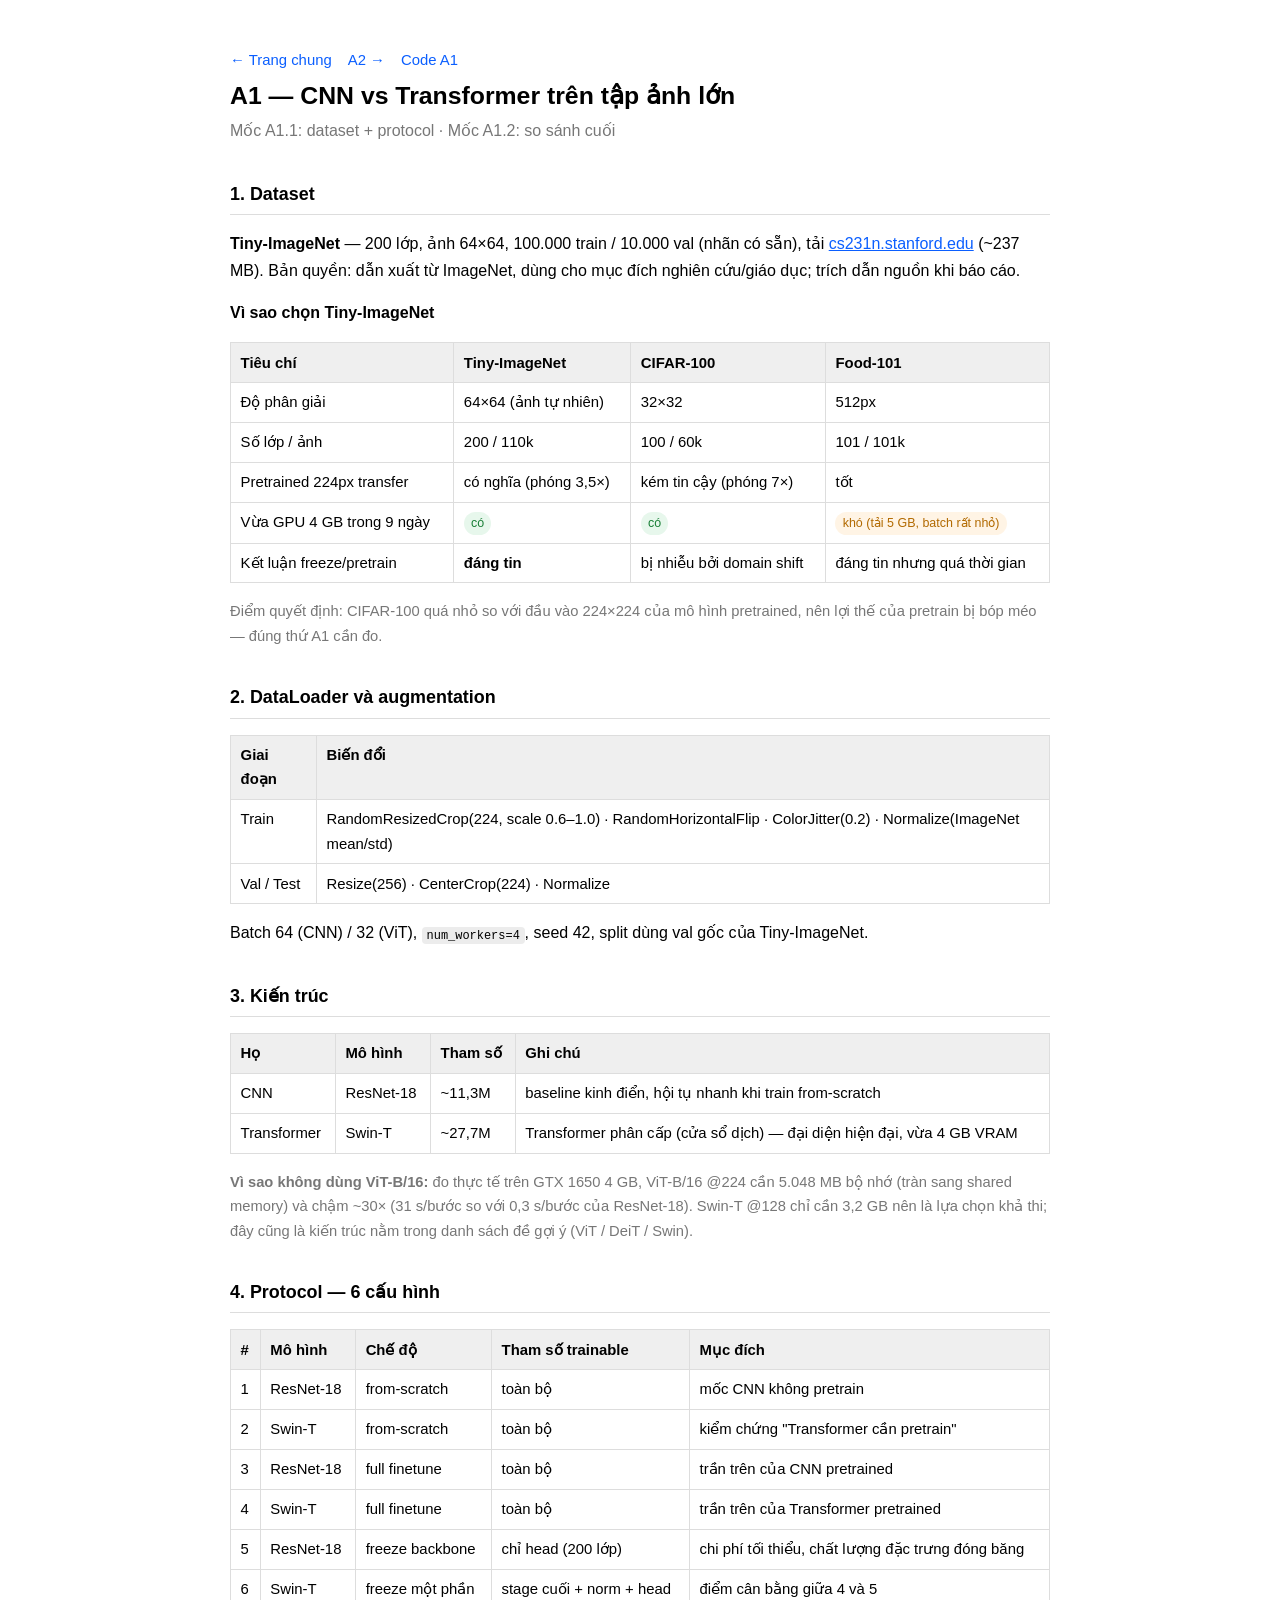
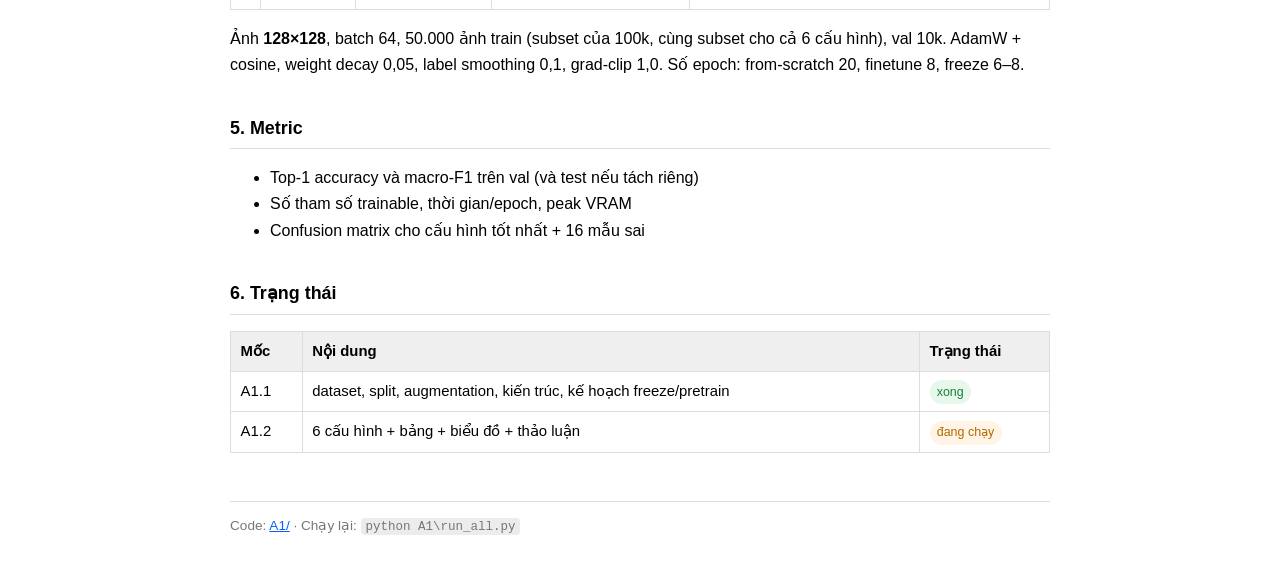
==== docs/a1.html @ 5c965011 "A1, A2: dựng pipeline CNN vs Transformer và segmentation A1 so ResNet-18 với Swin-T trên Tiny-ImageN" ====
<!DOCTYPE html>
<html lang="vi">
<head>
<meta charset="utf-8">
<meta name="viewport" content="width=device-width, initial-scale=1">
<title>A1 — CNN vs Transformer trên Tiny-ImageNet</title>
<link rel="stylesheet" href="style.css">
</head>
<body>
  <nav>
    <a href="index.html">← Trang chung</a>
    <a href="a2.html">A2 →</a>
    <a href="https://github.com/kinggiaan/co5085-e1-e3/tree/main/A1">Code A1</a>
  </nav>

  <h1>A1 — CNN vs Transformer trên tập ảnh lớn</h1>
  <p class="sub">Mốc A1.1: dataset + protocol · Mốc A1.2: so sánh cuối</p>

  <h2>1. Dataset</h2>
  <p><b>Tiny-ImageNet</b> — 200 lớp, ảnh 64×64, 100.000 train / 10.000 val (nhãn có sẵn),
  tải <a href="http://cs231n.stanford.edu/tiny-imagenet-200.zip">cs231n.stanford.edu</a> (~237 MB).
  Bản quyền: dẫn xuất từ ImageNet, dùng cho mục đích nghiên cứu/giáo dục; trích dẫn nguồn khi báo cáo.</p>

  <h3>Vì sao chọn Tiny-ImageNet</h3>
  <table>
    <tr><th>Tiêu chí</th><th>Tiny-ImageNet</th><th>CIFAR-100</th><th>Food-101</th></tr>
    <tr><td>Độ phân giải</td><td>64×64 (ảnh tự nhiên)</td><td>32×32</td><td>512px</td></tr>
    <tr><td>Số lớp / ảnh</td><td>200 / 110k</td><td>100 / 60k</td><td>101 / 101k</td></tr>
    <tr><td>Pretrained 224px transfer</td><td>có nghĩa (phóng 3,5×)</td><td>kém tin cậy (phóng 7×)</td><td>tốt</td></tr>
    <tr><td>Vừa GPU 4 GB trong 9 ngày</td><td><span class="tag done">có</span></td><td><span class="tag done">có</span></td><td><span class="tag warn">khó (tải 5 GB, batch rất nhỏ)</span></td></tr>
    <tr><td>Kết luận freeze/pretrain</td><td><b>đáng tin</b></td><td>bị nhiễu bởi domain shift</td><td>đáng tin nhưng quá thời gian</td></tr>
  </table>
  <p class="muted">Điểm quyết định: CIFAR-100 quá nhỏ so với đầu vào 224×224 của mô hình pretrained,
  nên lợi thế của pretrain bị bóp méo — đúng thứ A1 cần đo.</p>

  <h2>2. DataLoader và augmentation</h2>
  <table>
    <tr><th>Giai đoạn</th><th>Biến đổi</th></tr>
    <tr><td>Train</td><td>RandomResizedCrop(224, scale 0.6–1.0) · RandomHorizontalFlip · ColorJitter(0.2) · Normalize(ImageNet mean/std)</td></tr>
    <tr><td>Val / Test</td><td>Resize(256) · CenterCrop(224) · Normalize</td></tr>
  </table>
  <p>Batch 64 (CNN) / 32 (ViT), <code>num_workers=4</code>, seed 42, split dùng val gốc của Tiny-ImageNet.</p>

  <h2>3. Kiến trúc</h2>
  <table>
    <tr><th>Họ</th><th>Mô hình</th><th>Tham số</th><th>Ghi chú</th></tr>
    <tr><td>CNN</td><td>ResNet-18</td><td>~11,3M</td><td>baseline kinh điển, hội tụ nhanh khi train from-scratch</td></tr>
    <tr><td>Transformer</td><td>Swin-T</td><td>~27,7M</td><td>Transformer phân cấp (cửa sổ dịch) — đại diện hiện đại, vừa 4 GB VRAM</td></tr>
  </table>
  <p class="muted"><b>Vì sao không dùng ViT-B/16:</b> đo thực tế trên GTX 1650 4 GB, ViT-B/16 @224
  cần 5.048 MB bộ nhớ (tràn sang shared memory) và chậm ~30× (31 s/bước so với 0,3 s/bước của
  ResNet-18). Swin-T @128 chỉ cần 3,2 GB nên là lựa chọn khả thi; đây cũng là kiến trúc nằm trong
  danh sách đề gợi ý (ViT / DeiT / Swin).</p>

  <h2>4. Protocol — 6 cấu hình</h2>
  <table>
    <tr><th>#</th><th>Mô hình</th><th>Chế độ</th><th>Tham số trainable</th><th>Mục đích</th></tr>
    <tr><td>1</td><td>ResNet-18</td><td>from-scratch</td><td>toàn bộ</td><td>mốc CNN không pretrain</td></tr>
    <tr><td>2</td><td>Swin-T</td><td>from-scratch</td><td>toàn bộ</td><td>kiểm chứng "Transformer cần pretrain"</td></tr>
    <tr><td>3</td><td>ResNet-18</td><td>full finetune</td><td>toàn bộ</td><td>trần trên của CNN pretrained</td></tr>
    <tr><td>4</td><td>Swin-T</td><td>full finetune</td><td>toàn bộ</td><td>trần trên của Transformer pretrained</td></tr>
    <tr><td>5</td><td>ResNet-18</td><td>freeze backbone</td><td>chỉ head (200 lớp)</td><td>chi phí tối thiểu, chất lượng đặc trưng đóng băng</td></tr>
    <tr><td>6</td><td>Swin-T</td><td>freeze một phần</td><td>stage cuối + norm + head</td><td>điểm cân bằng giữa 4 và 5</td></tr>
  </table>
  <p>Ảnh <b>128×128</b>, batch 64, 50.000 ảnh train (subset của 100k, cùng subset cho cả 6 cấu hình),
  val 10k. AdamW + cosine, weight decay 0,05, label smoothing 0,1, grad-clip 1,0.
  Số epoch: from-scratch 20, finetune 8, freeze 6–8.</p>


  <h2>5. Metric</h2>
  <ul>
    <li>Top-1 accuracy và macro-F1 trên val (và test nếu tách riêng)</li>
    <li>Số tham số trainable, thời gian/epoch, peak VRAM</li>
    <li>Confusion matrix cho cấu hình tốt nhất + 16 mẫu sai</li>
  </ul>

  <h2>6. Trạng thái</h2>
  <table>
    <tr><th>Mốc</th><th>Nội dung</th><th>Trạng thái</th></tr>
    <tr><td>A1.1</td><td>dataset, split, augmentation, kiến trúc, kế hoạch freeze/pretrain</td><td><span class="tag done">xong</span></td></tr>
    <tr><td>A1.2</td><td>6 cấu hình + bảng + biểu đồ + thảo luận</td><td><span class="tag warn">đang chạy</span></td></tr>
  </table>

  <footer>
    Code: <a href="https://github.com/kinggiaan/co5085-e1-e3/tree/main/A1">A1/</a> ·
    Chạy lại: <code>python A1\run_all.py</code>
  </footer>
</body>
</html>
---- docs/style.css ----
:root { color-scheme: light dark; }
* { box-sizing: border-box; }
body {
  font-family: -apple-system, "Segoe UI", Roboto, "Helvetica Neue", Arial, sans-serif;
  max-width: 860px; margin: 3rem auto; padding: 0 1.25rem; line-height: 1.65;
}
h1 { font-size: 1.55rem; margin: .2rem 0 .1rem; }
h2 { font-size: 1.12rem; margin-top: 2.2rem; border-bottom: 1px solid #ddd; padding-bottom: .3rem; }
h3 { font-size: 1rem; margin-bottom: .3rem; }
.sub { color: #777; margin: 0 0 .2rem; }
.muted { color: #777; font-size: .92rem; }
a { color: #0b5fff; }
code { background: rgba(127,127,127,.15); padding: .1rem .3rem; border-radius: 4px; font-size: .92em; }
pre { background: rgba(127,127,127,.1); padding: .8rem 1rem; border-radius: 8px; overflow-x: auto; }
pre code { background: none; padding: 0; }
table { border-collapse: collapse; width: 100%; margin: 1rem 0; font-size: .93rem; }
th, td { border: 1px solid #ddd; padding: .45rem .6rem; text-align: left; vertical-align: top; }
th { background: rgba(127,127,127,.12); }
.tag { display: inline-block; font-size: .78rem; padding: .1rem .45rem; border-radius: 999px; background: #e8f0ff; color: #0b5fff; }
.tag.warn { background: #fff4e5; color: #b26a00; }
.tag.done { background: #e7f7ec; color: #1a7f37; }
nav { display: flex; gap: 1rem; flex-wrap: wrap; margin: 1.2rem 0 0; font-size: .93rem; }
nav a { text-decoration: none; }
footer { margin-top: 3rem; border-top: 1px solid #ddd; padding-top: .8rem; font-size: .85rem; color: #777; }
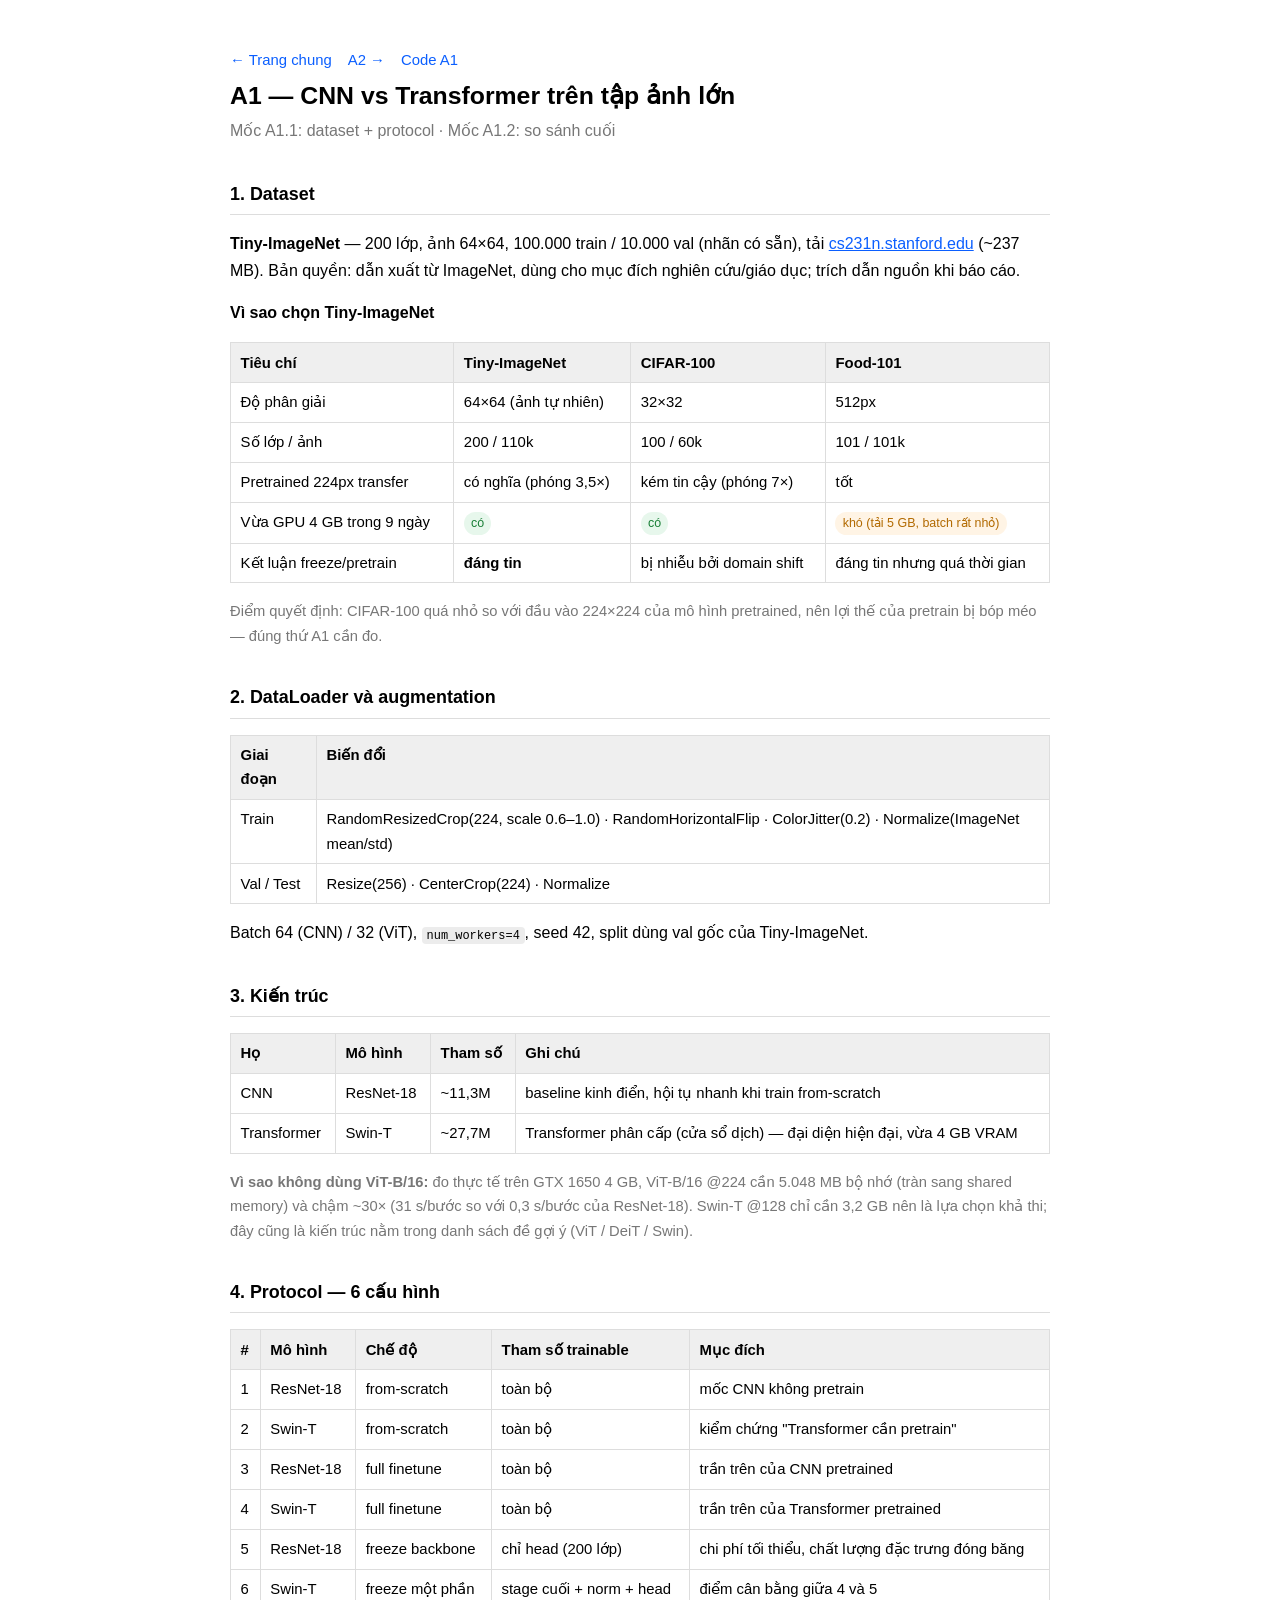
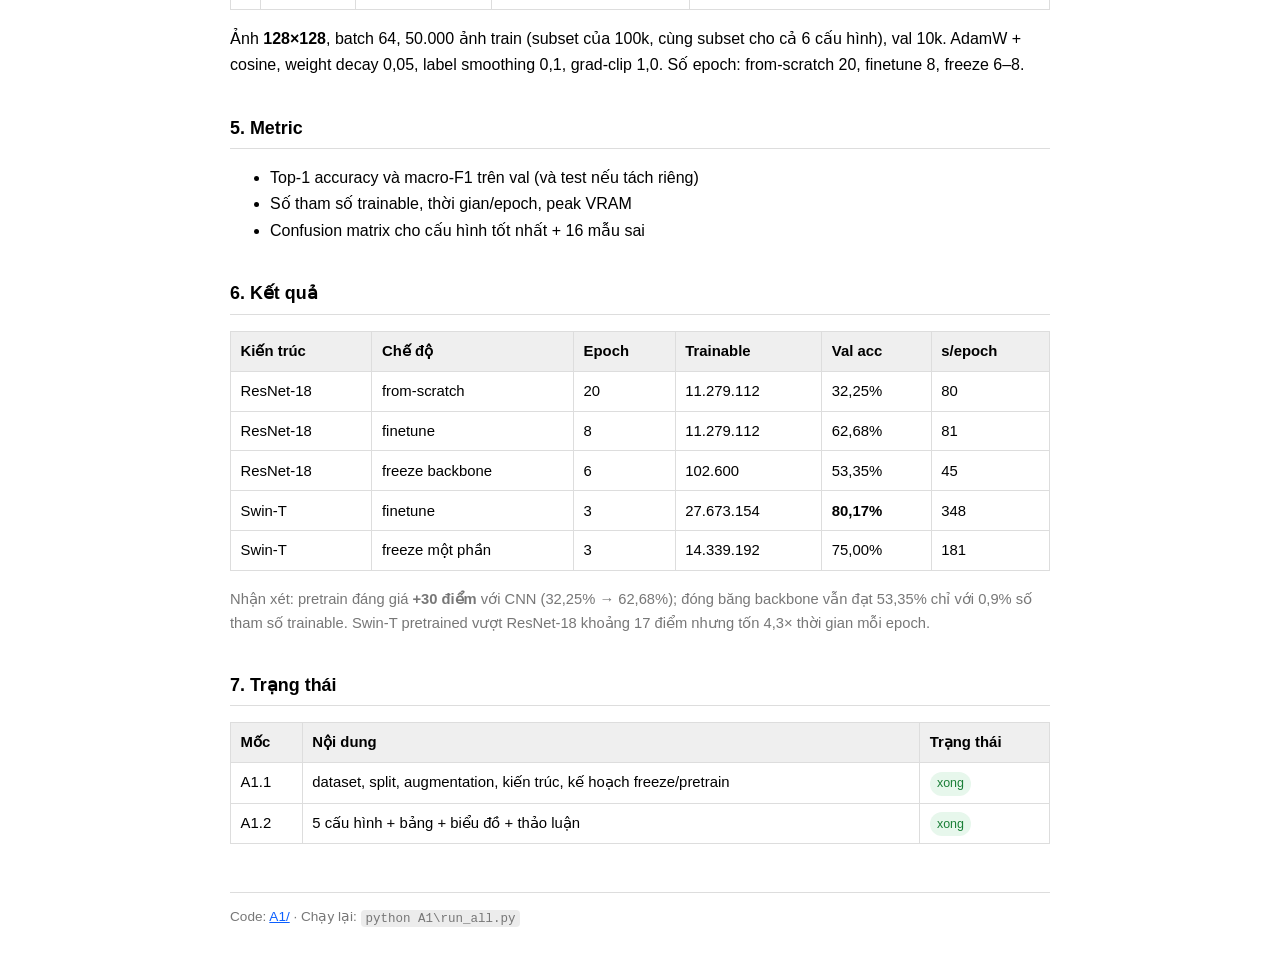
==== commit d02753b9: "Tài liệu: bảng kết quả A1 trong README và trang A1" ====
--- a/docs/a1.html
+++ b/docs/a1.html
@@ -74,11 +74,24 @@
     <li>Confusion matrix cho cấu hình tốt nhất + 16 mẫu sai</li>
   </ul>
 
-  <h2>6. Trạng thái</h2>
+  <h2>6. Kết quả</h2>
+  <table>
+    <tr><th>Kiến trúc</th><th>Chế độ</th><th>Epoch</th><th>Trainable</th><th>Val acc</th><th>s/epoch</th></tr>
+    <tr><td>ResNet-18</td><td>from-scratch</td><td>20</td><td>11.279.112</td><td>32,25%</td><td>80</td></tr>
+    <tr><td>ResNet-18</td><td>finetune</td><td>8</td><td>11.279.112</td><td>62,68%</td><td>81</td></tr>
+    <tr><td>ResNet-18</td><td>freeze backbone</td><td>6</td><td>102.600</td><td>53,35%</td><td>45</td></tr>
+    <tr><td>Swin-T</td><td>finetune</td><td>3</td><td>27.673.154</td><td><b>80,17%</b></td><td>348</td></tr>
+    <tr><td>Swin-T</td><td>freeze một phần</td><td>3</td><td>14.339.192</td><td>75,00%</td><td>181</td></tr>
+  </table>
+  <p class="muted">Nhận xét: pretrain đáng giá <b>+30 điểm</b> với CNN (32,25% → 62,68%); đóng băng
+  backbone vẫn đạt 53,35% chỉ với 0,9% số tham số trainable. Swin-T pretrained vượt ResNet-18
+  khoảng 17 điểm nhưng tốn 4,3× thời gian mỗi epoch.</p>
+
+  <h2>7. Trạng thái</h2>
   <table>
     <tr><th>Mốc</th><th>Nội dung</th><th>Trạng thái</th></tr>
     <tr><td>A1.1</td><td>dataset, split, augmentation, kiến trúc, kế hoạch freeze/pretrain</td><td><span class="tag done">xong</span></td></tr>
-    <tr><td>A1.2</td><td>6 cấu hình + bảng + biểu đồ + thảo luận</td><td><span class="tag warn">đang chạy</span></td></tr>
+    <tr><td>A1.2</td><td>5 cấu hình + bảng + biểu đồ + thảo luận</td><td><span class="tag done">xong</span></td></tr>
   </table>
 
   <footer>
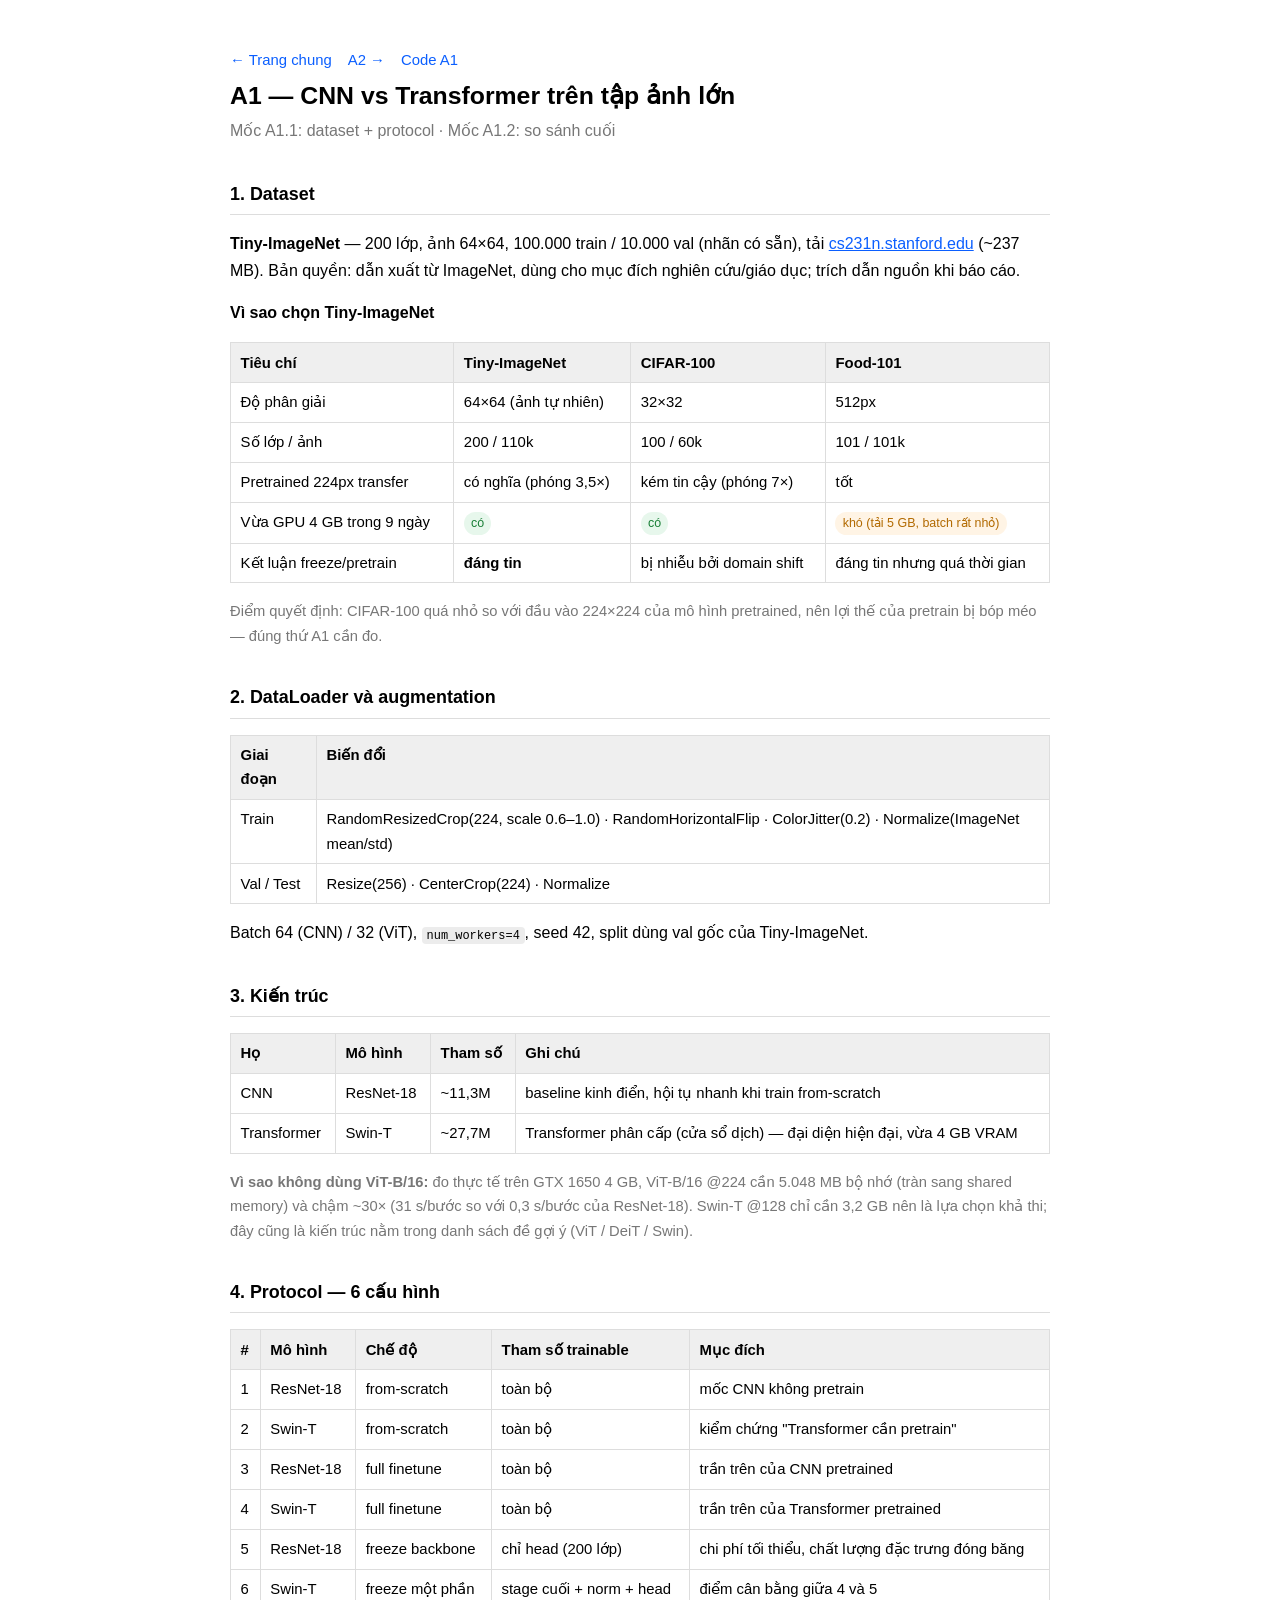
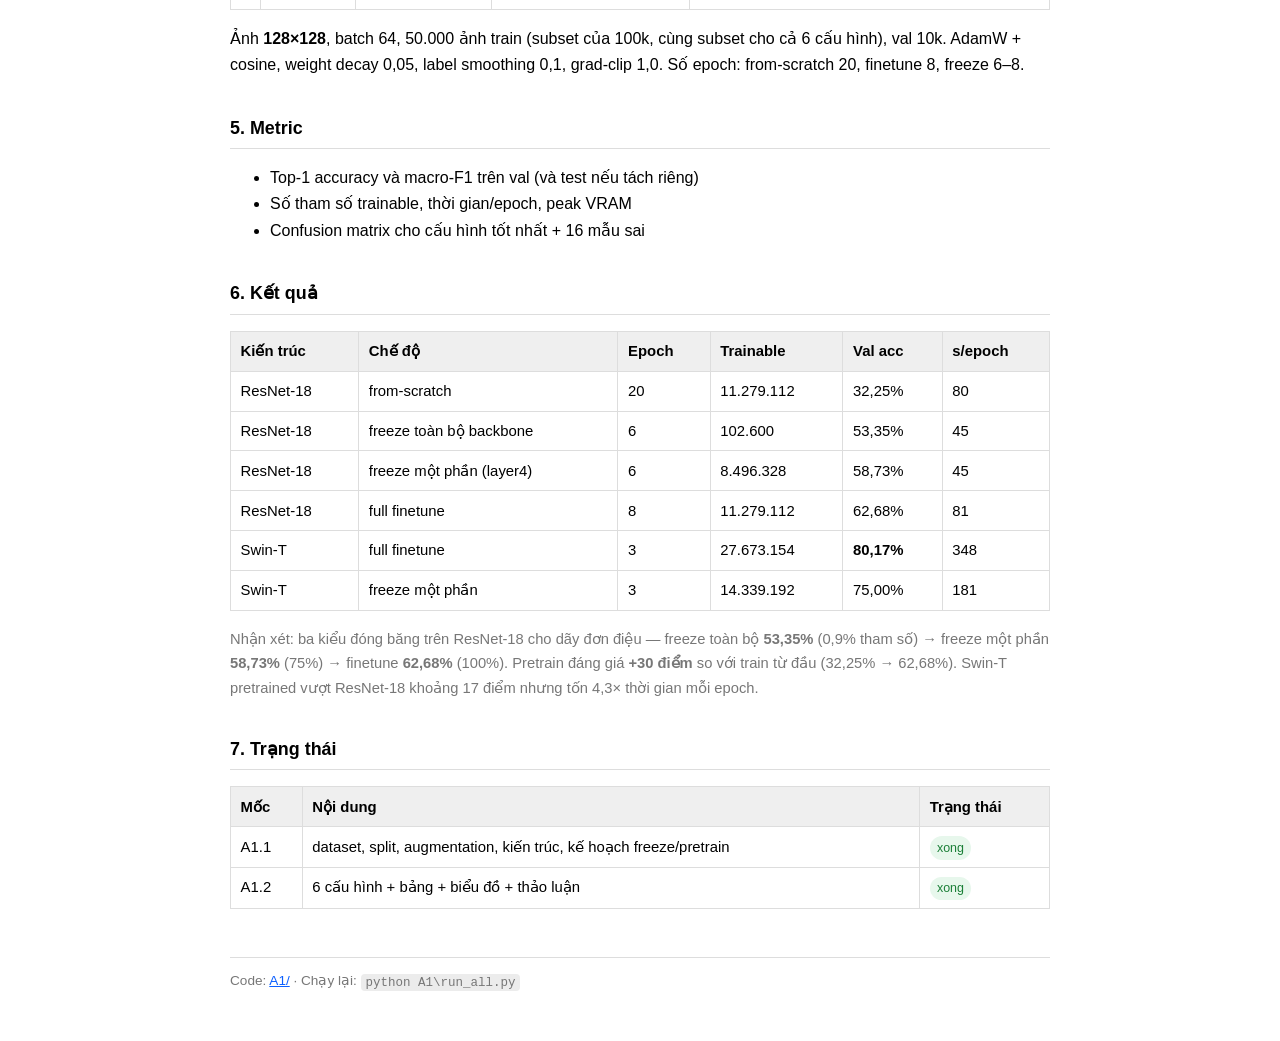
==== commit 9327554a: "Tài liệu: bảng kết quả A1, nói rõ dãy đóng băng của ResNet-18" ====
--- a/docs/a1.html
+++ b/docs/a1.html
@@ -78,20 +78,22 @@
   <table>
     <tr><th>Kiến trúc</th><th>Chế độ</th><th>Epoch</th><th>Trainable</th><th>Val acc</th><th>s/epoch</th></tr>
     <tr><td>ResNet-18</td><td>from-scratch</td><td>20</td><td>11.279.112</td><td>32,25%</td><td>80</td></tr>
-    <tr><td>ResNet-18</td><td>finetune</td><td>8</td><td>11.279.112</td><td>62,68%</td><td>81</td></tr>
-    <tr><td>ResNet-18</td><td>freeze backbone</td><td>6</td><td>102.600</td><td>53,35%</td><td>45</td></tr>
-    <tr><td>Swin-T</td><td>finetune</td><td>3</td><td>27.673.154</td><td><b>80,17%</b></td><td>348</td></tr>
+    <tr><td>ResNet-18</td><td>freeze toàn bộ backbone</td><td>6</td><td>102.600</td><td>53,35%</td><td>45</td></tr>
+    <tr><td>ResNet-18</td><td>freeze một phần (layer4)</td><td>6</td><td>8.496.328</td><td>58,73%</td><td>45</td></tr>
+    <tr><td>ResNet-18</td><td>full finetune</td><td>8</td><td>11.279.112</td><td>62,68%</td><td>81</td></tr>
+    <tr><td>Swin-T</td><td>full finetune</td><td>3</td><td>27.673.154</td><td><b>80,17%</b></td><td>348</td></tr>
     <tr><td>Swin-T</td><td>freeze một phần</td><td>3</td><td>14.339.192</td><td>75,00%</td><td>181</td></tr>
   </table>
-  <p class="muted">Nhận xét: pretrain đáng giá <b>+30 điểm</b> với CNN (32,25% → 62,68%); đóng băng
-  backbone vẫn đạt 53,35% chỉ với 0,9% số tham số trainable. Swin-T pretrained vượt ResNet-18
-  khoảng 17 điểm nhưng tốn 4,3× thời gian mỗi epoch.</p>
+  <p class="muted">Nhận xét: ba kiểu đóng băng trên ResNet-18 cho dãy đơn điệu — freeze toàn bộ
+  <b>53,35%</b> (0,9% tham số) → freeze một phần <b>58,73%</b> (75%) → finetune <b>62,68%</b> (100%).
+  Pretrain đáng giá <b>+30 điểm</b> so với train từ đầu (32,25% → 62,68%). Swin-T pretrained vượt
+  ResNet-18 khoảng 17 điểm nhưng tốn 4,3× thời gian mỗi epoch.</p>
 
   <h2>7. Trạng thái</h2>
   <table>
     <tr><th>Mốc</th><th>Nội dung</th><th>Trạng thái</th></tr>
     <tr><td>A1.1</td><td>dataset, split, augmentation, kiến trúc, kế hoạch freeze/pretrain</td><td><span class="tag done">xong</span></td></tr>
-    <tr><td>A1.2</td><td>5 cấu hình + bảng + biểu đồ + thảo luận</td><td><span class="tag done">xong</span></td></tr>
+    <tr><td>A1.2</td><td>6 cấu hình + bảng + biểu đồ + thảo luận</td><td><span class="tag done">xong</span></td></tr>
   </table>
 
   <footer>
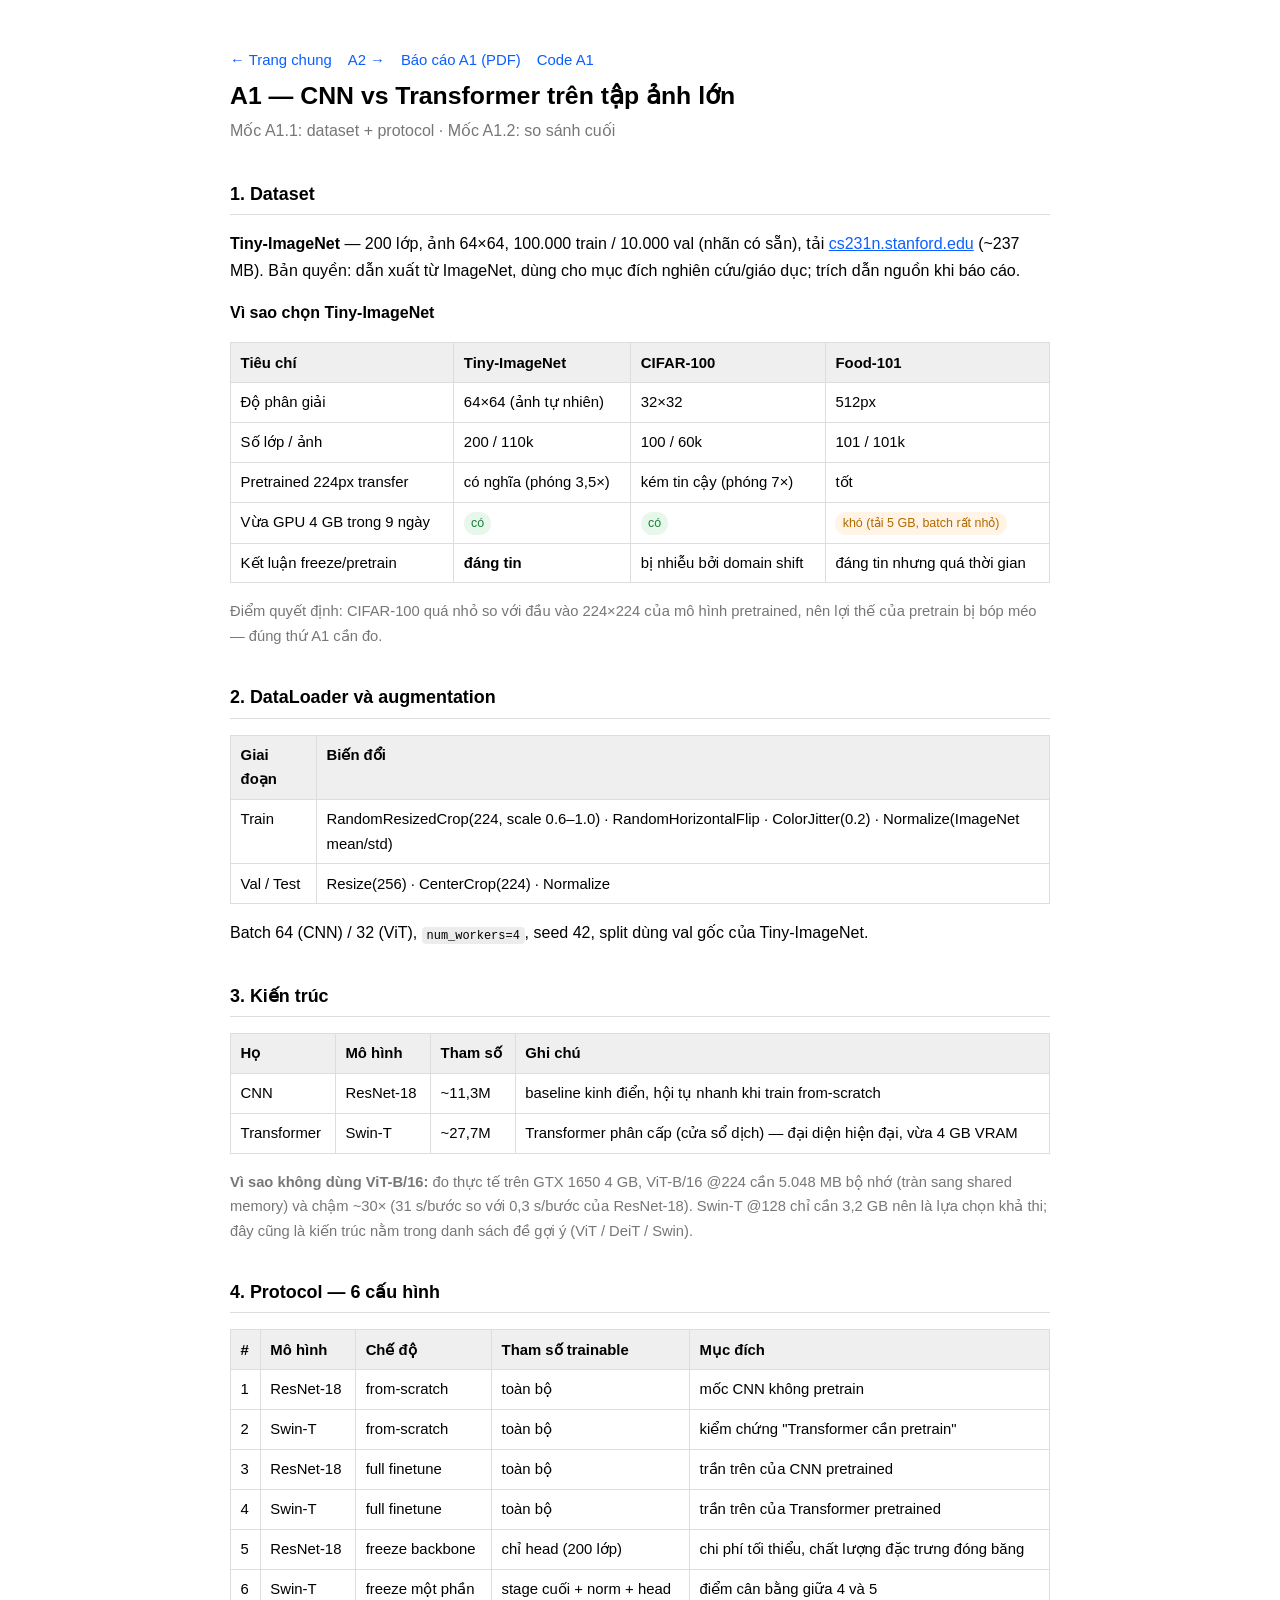
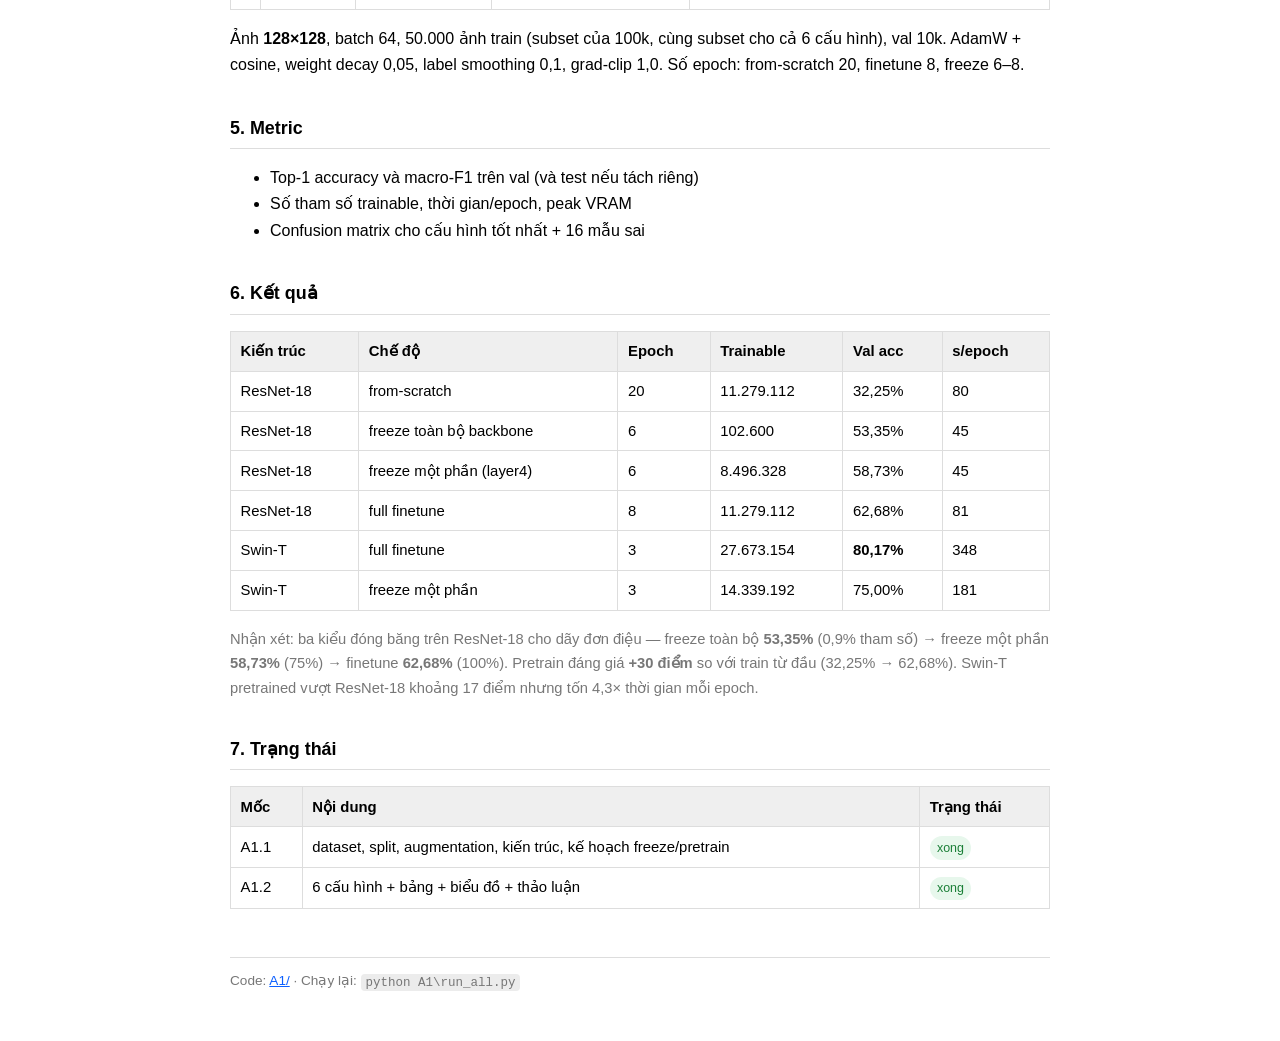
==== commit 788777a0: "Báo cáo: tách thành 5 báo cáo riêng cho từng bài build_document sinh từng PDF, mỗi báo cáo có bìa, m" ====
--- a/docs/a1.html
+++ b/docs/a1.html
@@ -10,6 +10,7 @@
   <nav>
     <a href="index.html">← Trang chung</a>
     <a href="a2.html">A2 →</a>
+    <a href="a1.pdf">Báo cáo A1 (PDF)</a>
     <a href="https://github.com/kinggiaan/co5085-e1-e3/tree/main/A1">Code A1</a>
   </nav>
 
